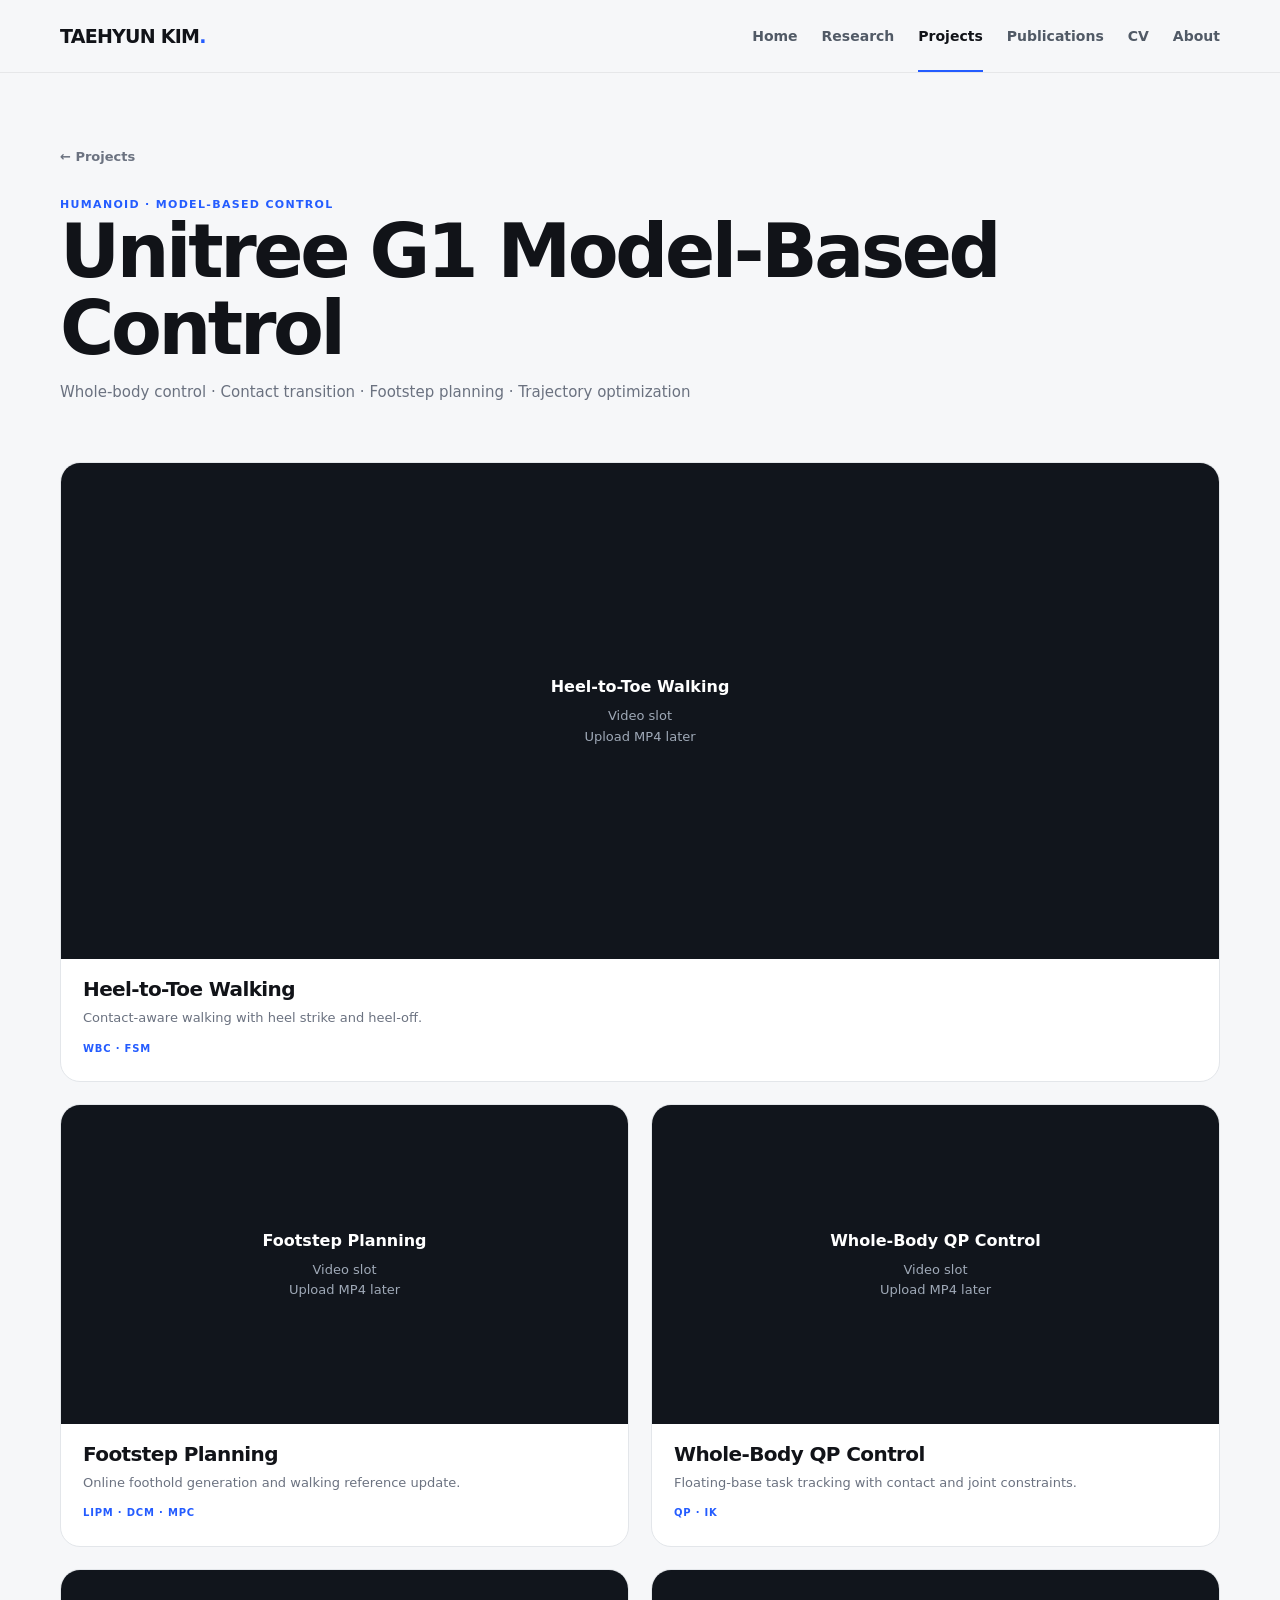
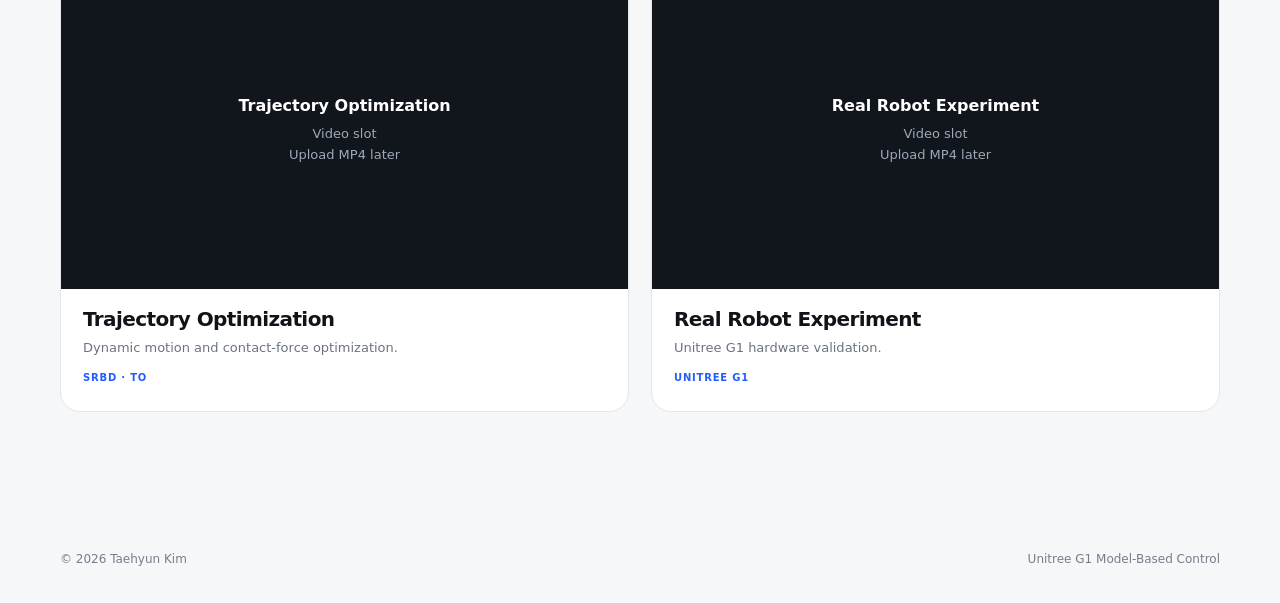
==== g1-model-based.html @ 6951f57d "Add files via upload" ====
<!doctype html>
<html lang="en">
<head>
<meta charset="utf-8">
<meta name="viewport" content="width=device-width,initial-scale=1">
<title>Unitree G1 Model-Based Control | Taehyun Kim</title>
<link rel="stylesheet" href="styles.css">
<link rel="stylesheet" href="projects-video.css">
</head>
<body>
<header><div class="wrap"><nav>
<a class="brand" href="index.html">TAEHYUN KIM<b>.</b></a>
<div class="links">
<a href="index.html">Home</a>
<a href="research.html">Research</a>
<a class="active" href="projects.html">Projects</a>
<a href="publications.html">Publications</a>
<a href="cv.html">CV</a>
<a href="about.html">About</a>
</div></nav></div></header>

<main>
<section class="vp-detail-head"><div class="wrap">
<a class="vp-back" href="projects.html">← Projects</a>
<div class="vp-kicker">Humanoid · Model-Based Control</div>
<h1>Unitree G1 Model-Based Control</h1>
<div class="vp-detail-meta">Whole-body control · Contact transition · Footstep planning · Trajectory optimization</div>
</div></section>

<section class="vp-page" style="padding-top:20px"><div class="wrap">
<div class="vp-video-grid">

        <article class="vp-video-card vp-wide">
          <div class="vp-video-frame"><div><strong>Heel-to-Toe Walking</strong>Video slot<br>Upload MP4 later</div></div>
          <div class="vp-video-info">
            <h3>Heel-to-Toe Walking</h3>
            <p>Contact-aware walking with heel strike and heel-off.</p>
            <span class="tag">WBC · FSM</span>
          </div>
        </article>
        <article class="vp-video-card">
          <div class="vp-video-frame"><div><strong>Footstep Planning</strong>Video slot<br>Upload MP4 later</div></div>
          <div class="vp-video-info">
            <h3>Footstep Planning</h3>
            <p>Online foothold generation and walking reference update.</p>
            <span class="tag">LIPM · DCM · MPC</span>
          </div>
        </article>
        <article class="vp-video-card">
          <div class="vp-video-frame"><div><strong>Whole-Body QP Control</strong>Video slot<br>Upload MP4 later</div></div>
          <div class="vp-video-info">
            <h3>Whole-Body QP Control</h3>
            <p>Floating-base task tracking with contact and joint constraints.</p>
            <span class="tag">QP · IK</span>
          </div>
        </article>
        <article class="vp-video-card">
          <div class="vp-video-frame"><div><strong>Trajectory Optimization</strong>Video slot<br>Upload MP4 later</div></div>
          <div class="vp-video-info">
            <h3>Trajectory Optimization</h3>
            <p>Dynamic motion and contact-force optimization.</p>
            <span class="tag">SRBD · TO</span>
          </div>
        </article>
        <article class="vp-video-card">
          <div class="vp-video-frame"><div><strong>Real Robot Experiment</strong>Video slot<br>Upload MP4 later</div></div>
          <div class="vp-video-info">
            <h3>Real Robot Experiment</h3>
            <p>Unitree G1 hardware validation.</p>
            <span class="tag">UNITREE G1</span>
          </div>
        </article>
</div>
</div></section>
</main>

<footer><div class="wrap foot"><span>© 2026 Taehyun Kim</span><span>Unitree G1 Model-Based Control</span></div></footer>
</body>
</html>
---- styles.css ----
:root{
  --bg:#f6f7f9;--paper:#fff;--ink:#111318;--muted:#68717d;--line:#dde2e8;--blue:#245cff;--dark:#0d1015;--r:24px;
}
*{box-sizing:border-box}html{scroll-behavior:smooth}body{margin:0;font-family:Inter,system-ui,-apple-system,BlinkMacSystemFont,"Segoe UI",sans-serif;background:var(--bg);color:var(--ink);line-height:1.6}a{text-decoration:none;color:inherit}img,video{max-width:100%;display:block}.wrap{width:min(1160px,calc(100% - 40px));margin:auto}.section{padding:92px 0}.eyebrow{font-size:12px;font-weight:800;letter-spacing:.14em;color:var(--blue);text-transform:uppercase;margin-bottom:12px}h1,h2,h3{margin:0;line-height:1.08;letter-spacing:-.04em}h1{font-size:clamp(56px,8vw,104px)}h2{font-size:clamp(38px,5vw,62px)}h3{font-size:28px}.muted{color:var(--muted)}
header{position:sticky;top:0;z-index:50;background:rgba(246,247,249,.92);backdrop-filter:blur(16px);border-bottom:1px solid rgba(17,19,24,.07)}nav{height:72px;display:flex;align-items:center;justify-content:space-between}.brand{font-size:19px;font-weight:800;letter-spacing:-.04em}.brand b{color:var(--blue)}.links{display:flex;gap:24px;font-size:14px;font-weight:650;color:#515a66}.links a{padding:25px 0 22px;border-bottom:2px solid transparent}.links a:hover,.links a.active{color:var(--ink);border-bottom-color:var(--blue)}
.hero{min-height:calc(100vh - 72px);display:flex;align-items:center;background:linear-gradient(rgba(36,92,255,.05) 1px,transparent 1px),linear-gradient(90deg,rgba(36,92,255,.05) 1px,transparent 1px),#f8f9fb;background-size:52px 52px}.hero-grid{display:grid;grid-template-columns:1.05fr .95fr;gap:54px;align-items:center}.identity{margin:18px 0 22px}.name{font-size:clamp(28px,3vw,42px);font-weight:800}.role{font-size:17px;font-weight:650;margin-top:6px}.lab{font-size:14px;color:var(--muted);margin-top:4px}.hero h1 span{color:var(--blue)}.lead{font-size:20px;color:var(--muted);max-width:730px;margin:26px 0}.actions{display:flex;gap:12px;flex-wrap:wrap}.btn{display:inline-flex;align-items:center;justify-content:center;padding:12px 18px;border-radius:999px;font-size:14px;font-weight:700;border:1px solid var(--line);background:#fff}.btn.primary{background:var(--ink);color:#fff;border-color:var(--ink)}.hero-media{background:var(--dark);border-radius:30px;min-height:510px;padding:20px;display:flex;flex-direction:column;justify-content:space-between;box-shadow:0 28px 80px rgba(20,30,50,.16)}.media-top{display:flex;justify-content:space-between;color:#aeb6c1;font:12px monospace}.media-stage{flex:1;display:grid;place-items:center;position:relative}.robot-mark{font-size:94px;color:#86a3ff;filter:drop-shadow(0 0 28px rgba(36,92,255,.4))}.trajectory{position:absolute;width:72%;height:42%;border:2px solid rgba(92,126,255,.45);border-radius:50%;transform:rotate(-12deg)}.media-caption{color:#fff}.media-caption strong{display:block;font-size:20px}.media-caption span{font-size:13px;color:#9ba5b3}
.quick-grid{display:grid;grid-template-columns:repeat(3,1fr);gap:18px}.quick-card{background:#fff;border:1px solid var(--line);border-radius:22px;padding:28px;transition:.2s}.quick-card:hover{transform:translateY(-3px);box-shadow:0 14px 40px rgba(20,30,50,.08)}.quick-card .idx{font:12px monospace;color:#89929e}.quick-card h3{margin:42px 0 12px}.quick-card p{color:var(--muted);font-size:15px}.quick-card .go{display:inline-block;margin-top:18px;color:var(--blue);font-weight:700;font-size:13px}
.page-hero{padding:95px 0 56px;border-bottom:1px solid var(--line)}.page-hero p{font-size:19px;color:var(--muted);max-width:760px;margin-top:20px}.grid-2{display:grid;grid-template-columns:repeat(2,1fr);gap:18px}.card{background:#fff;border:1px solid var(--line);border-radius:24px;padding:32px}.card.dark{background:var(--dark);color:#fff}.card p{color:var(--muted);margin-top:12px}.card.dark p{color:#aeb6c1}.tags{display:flex;gap:7px;flex-wrap:wrap;margin-top:18px}.tags span{font-size:11px;font-weight:700;border:1px solid var(--line);border-radius:999px;padding:5px 9px;color:#58616d}.dark .tags span{border-color:#343b46;color:#cad1d9}
.project-grid{display:grid;grid-template-columns:repeat(2,1fr);gap:18px}.project{background:#fff;border:1px solid var(--line);border-radius:24px;overflow:hidden}.visual{height:210px;display:grid;place-items:center;font-size:64px;font-weight:800}.v1{background:linear-gradient(135deg,#dfe8ff,#f8faff)}.v2{background:linear-gradient(135deg,#efe7ff,#fbf9ff)}.v3{background:linear-gradient(135deg,#e6f6ef,#fbfdfc)}.v4{background:linear-gradient(135deg,#e9edf4,#fafbfc)}.v5{background:linear-gradient(135deg,#fff1d9,#fffaf1)}.v6{background:linear-gradient(135deg,#e9edff,#fafbff)}.project .body{padding:26px}.project .meta{font-size:10px;font-weight:800;letter-spacing:.1em;color:var(--blue);margin-bottom:8px}.project p{color:var(--muted);margin-top:10px}.project .linksrow{display:flex;gap:10px;margin-top:18px}.mini{font-size:12px;font-weight:700;border:1px solid var(--line);border-radius:999px;padding:7px 10px;background:#fff}
.pub-item{display:grid;grid-template-columns:90px 1fr;gap:28px;padding:30px 0;border-bottom:1px solid var(--line)}.year{font:13px monospace;color:#737d89}.pub-item p{color:var(--muted);margin-top:8px}.cv-grid{display:grid;grid-template-columns:260px 1fr;gap:54px}.cv-side{position:sticky;top:110px;height:max-content}.cv-block{padding:26px 0;border-bottom:1px solid var(--line)}.cv-block h3{font-size:22px;margin-bottom:10px}.cv-block p{color:var(--muted)}.timeline{display:grid;gap:18px}.timeline .item{display:grid;grid-template-columns:150px 1fr;gap:18px}.timeline .item strong{font-size:14px}.timeline .item p{color:var(--muted)}
.video-slot{aspect-ratio:16/9;border:1px dashed #b9c2ce;border-radius:20px;background:#fbfcfd;display:grid;place-items:center;text-align:center;padding:20px;color:#727c88}.video-slot strong{display:block;color:#333a43;margin-bottom:4px}.about-grid{display:grid;grid-template-columns:1fr 1fr;gap:60px}.about-grid p{font-size:18px;color:var(--muted)}.contactbox{background:var(--dark);color:#fff;border-radius:28px;padding:42px}.contactbox p{color:#aeb6c1;margin-top:12px}.contactlinks{display:flex;gap:12px;flex-wrap:wrap;margin-top:24px}.contactlinks a{border:1px solid #353c47;border-radius:999px;padding:10px 14px;font-size:13px}
footer{padding:28px 0 34px;color:#747e8a;font-size:12px}.foot{display:flex;justify-content:space-between}
@media(max-width:860px){.links{gap:12px;font-size:12px;overflow-x:auto}.links a{white-space:nowrap}.hero-grid,.grid-2,.project-grid,.quick-grid,.about-grid,.cv-grid{grid-template-columns:1fr}.hero-media{min-height:360px}.section{padding:72px 0}.timeline .item{grid-template-columns:1fr}.pub-item{grid-template-columns:70px 1fr}.cv-side{position:static}.foot{display:block}.foot span{display:block;margin-top:4px}}
---- projects-video.css ----
/* Video-first project pages */
:root{
  --vp-bg:#f7f8fa;
  --vp-paper:#ffffff;
  --vp-ink:#121417;
  --vp-muted:#6b7280;
  --vp-line:#e3e6ea;
  --vp-dark:#101318;
  --vp-blue:#245cff;
}
.vp-page{padding:72px 0 110px}
.vp-title{margin-bottom:44px}
.vp-title h1{font-size:clamp(46px,6.5vw,84px);letter-spacing:-.045em;line-height:1.03;margin:0}
.vp-title p{margin:16px 0 0;color:var(--vp-muted);font-size:17px;max-width:720px}

.vp-projects{display:grid;grid-template-columns:1fr;gap:24px}
.vp-project{
  position:relative;
  display:block;
  min-height:420px;
  border-radius:24px;
  overflow:hidden;
  border:1px solid var(--vp-line);
  background:#fff;
  transition:transform .2s ease, box-shadow .2s ease;
}
.vp-project:hover{transform:translateY(-3px);box-shadow:0 16px 42px rgba(15,23,42,.08)}
.vp-project-media{
  position:absolute;inset:0;
  background:
    radial-gradient(circle at 80% 30%, rgba(36,92,255,.18), transparent 26%),
    linear-gradient(135deg,#eceff4,#f9fafb);
}
.vp-project.dark .vp-project-media{
  background:
    radial-gradient(circle at 75% 30%, rgba(72,105,255,.28), transparent 28%),
    linear-gradient(135deg,#12161d,#222a37);
}
.vp-project-content{
  position:absolute;left:0;right:0;bottom:0;
  padding:34px 36px;
  background:linear-gradient(to top, rgba(255,255,255,.98), rgba(255,255,255,.86), transparent);
}
.vp-project.dark .vp-project-content{
  color:#fff;
  background:linear-gradient(to top, rgba(15,18,24,.98), rgba(15,18,24,.86), transparent);
}
.vp-kicker{font-size:11px;font-weight:800;letter-spacing:.12em;text-transform:uppercase;color:var(--vp-blue)}
.vp-project h2{font-size:clamp(30px,4vw,48px);margin:7px 0 0;letter-spacing:-.04em}
.vp-project p{margin:10px 0 0;color:var(--vp-muted);font-size:14px}
.vp-project.dark p{color:#b1bac6}
.vp-arrow{position:absolute;right:30px;top:28px;width:42px;height:42px;border-radius:50%;display:grid;place-items:center;border:1px solid rgba(17,24,39,.12);background:rgba(255,255,255,.8);font-size:20px}
.vp-project.dark .vp-arrow{border-color:#3a4453;background:rgba(255,255,255,.06);color:#fff}

.vp-detail-head{padding:70px 0 38px}
.vp-back{display:inline-block;font-size:13px;font-weight:700;color:var(--vp-muted);margin-bottom:28px}
.vp-detail-head h1{font-size:clamp(42px,6vw,74px);margin:0;letter-spacing:-.045em;line-height:1.03}
.vp-detail-meta{margin-top:14px;color:var(--vp-muted);font-size:15px}

.vp-video-grid{display:grid;grid-template-columns:repeat(2,1fr);gap:22px}
.vp-video-card{background:#fff;border:1px solid var(--vp-line);border-radius:20px;overflow:hidden}
.vp-video-frame{
  aspect-ratio:16/9;
  background:#11151c;
  display:grid;
  place-items:center;
  color:#9fa9b7;
  font-size:13px;
  text-align:center;
  padding:20px;
}
.vp-video-frame strong{display:block;color:#fff;font-size:16px;margin-bottom:6px}
.vp-video-frame video{width:100%;height:100%;object-fit:cover;background:#000}
.vp-video-info{padding:20px 22px 22px}
.vp-video-info h3{font-size:20px;margin:0;letter-spacing:-.03em}
.vp-video-info p{font-size:13px;color:var(--vp-muted);margin:7px 0 0}
.vp-video-info .tag{display:inline-block;margin-top:12px;font-size:10px;font-weight:800;letter-spacing:.08em;color:var(--vp-blue)}

.vp-wide{grid-column:1/-1}
.vp-wide .vp-video-frame{aspect-ratio:21/9}

@media(max-width:800px){
  .vp-video-grid{grid-template-columns:1fr}
  .vp-project{min-height:330px}
  .vp-project-content{padding:26px}
  .vp-wide{grid-column:auto}
  .vp-wide .vp-video-frame{aspect-ratio:16/9}
}
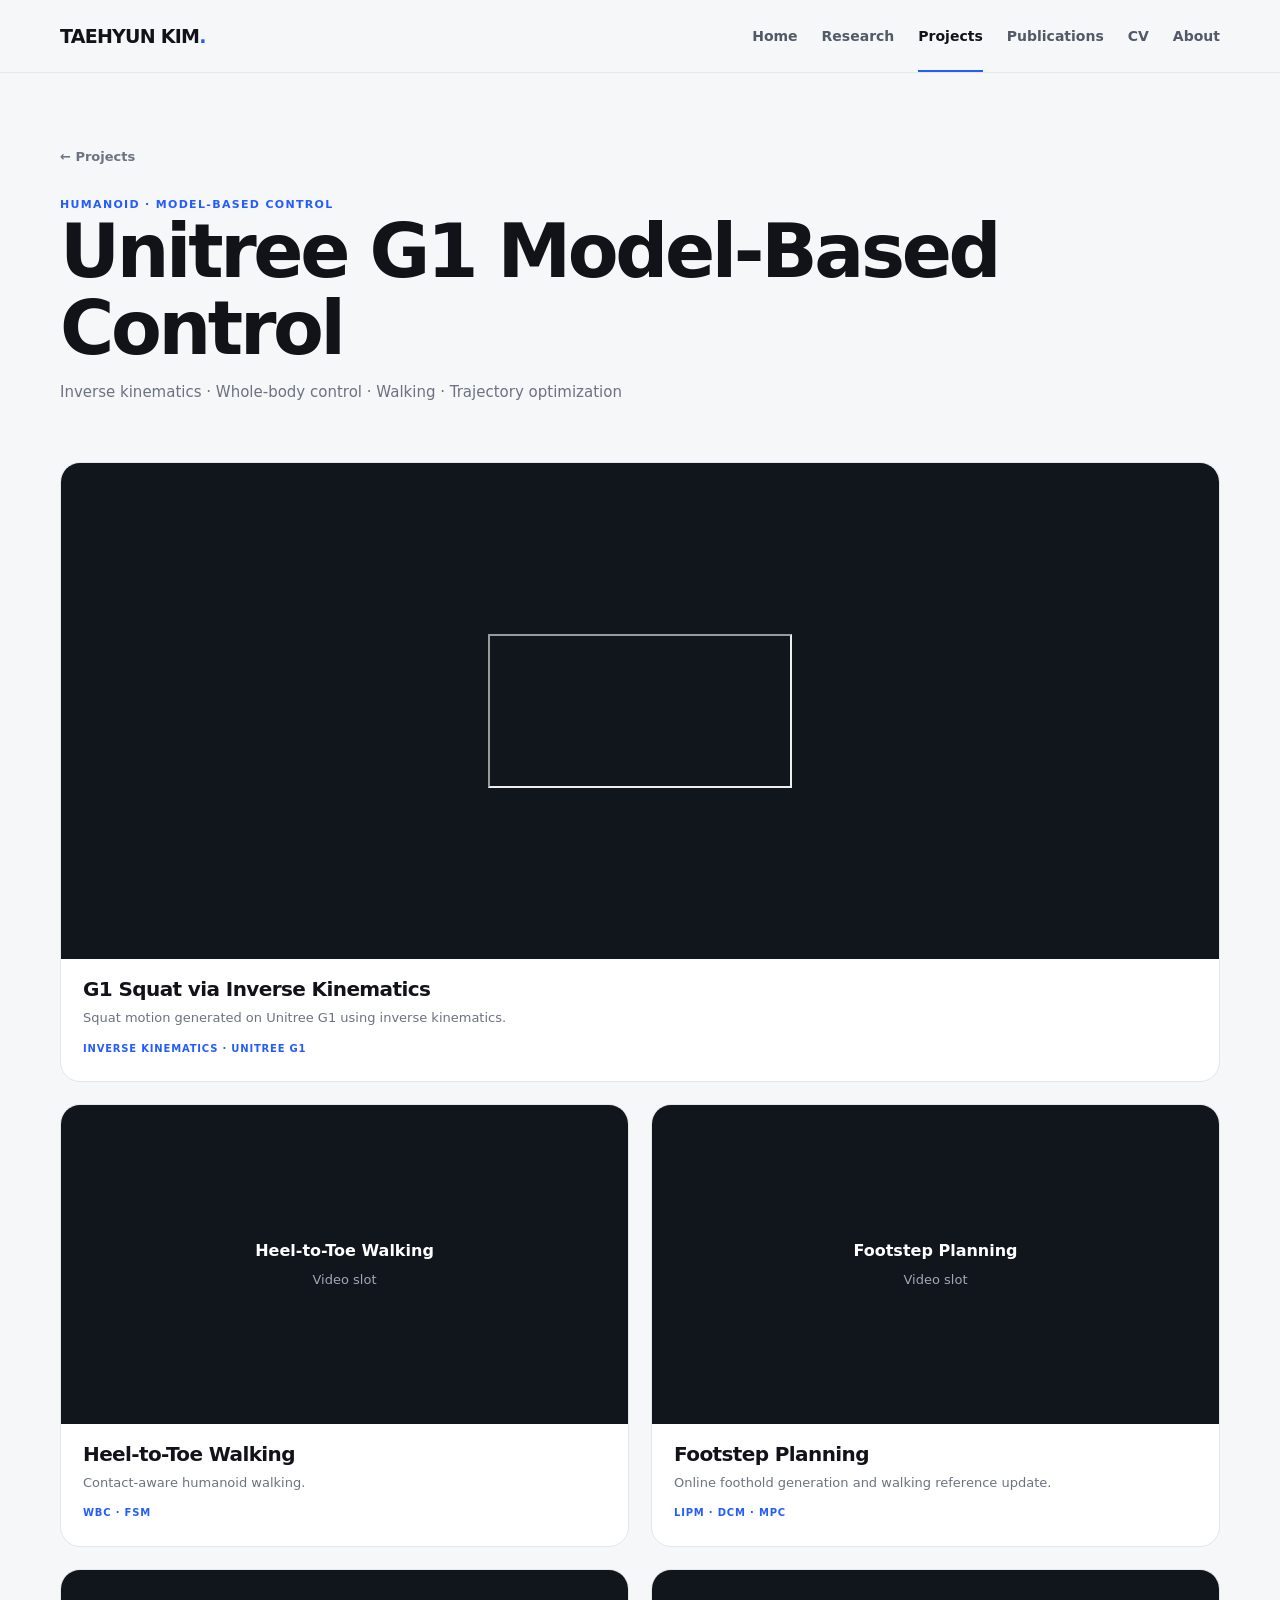
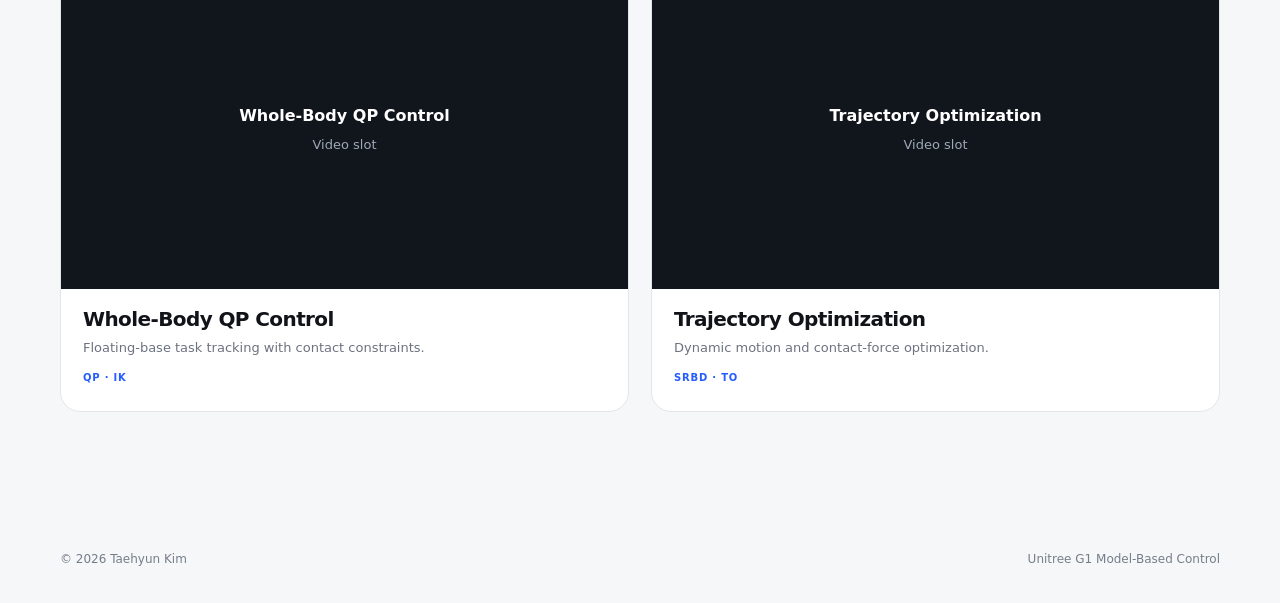
==== commit 90bc46fd: "Add files via upload" ====
--- a/g1-model-based.html
+++ b/g1-model-based.html
@@ -24,56 +24,77 @@
 <a class="vp-back" href="projects.html">← Projects</a>
 <div class="vp-kicker">Humanoid · Model-Based Control</div>
 <h1>Unitree G1 Model-Based Control</h1>
-<div class="vp-detail-meta">Whole-body control · Contact transition · Footstep planning · Trajectory optimization</div>
+<div class="vp-detail-meta">Inverse kinematics · Whole-body control · Walking · Trajectory optimization</div>
 </div></section>
 
 <section class="vp-page" style="padding-top:20px"><div class="wrap">
 <div class="vp-video-grid">
 
-        <article class="vp-video-card vp-wide">
-          <div class="vp-video-frame"><div><strong>Heel-to-Toe Walking</strong>Video slot<br>Upload MP4 later</div></div>
-          <div class="vp-video-info">
-            <h3>Heel-to-Toe Walking</h3>
-            <p>Contact-aware walking with heel strike and heel-off.</p>
-            <span class="tag">WBC · FSM</span>
-          </div>
-        </article>
-        <article class="vp-video-card">
-          <div class="vp-video-frame"><div><strong>Footstep Planning</strong>Video slot<br>Upload MP4 later</div></div>
-          <div class="vp-video-info">
-            <h3>Footstep Planning</h3>
-            <p>Online foothold generation and walking reference update.</p>
-            <span class="tag">LIPM · DCM · MPC</span>
-          </div>
-        </article>
-        <article class="vp-video-card">
-          <div class="vp-video-frame"><div><strong>Whole-Body QP Control</strong>Video slot<br>Upload MP4 later</div></div>
-          <div class="vp-video-info">
-            <h3>Whole-Body QP Control</h3>
-            <p>Floating-base task tracking with contact and joint constraints.</p>
-            <span class="tag">QP · IK</span>
-          </div>
-        </article>
-        <article class="vp-video-card">
-          <div class="vp-video-frame"><div><strong>Trajectory Optimization</strong>Video slot<br>Upload MP4 later</div></div>
-          <div class="vp-video-info">
-            <h3>Trajectory Optimization</h3>
-            <p>Dynamic motion and contact-force optimization.</p>
-            <span class="tag">SRBD · TO</span>
-          </div>
-        </article>
-        <article class="vp-video-card">
-          <div class="vp-video-frame"><div><strong>Real Robot Experiment</strong>Video slot<br>Upload MP4 later</div></div>
-          <div class="vp-video-info">
-            <h3>Real Robot Experiment</h3>
-            <p>Unitree G1 hardware validation.</p>
-            <span class="tag">UNITREE G1</span>
-          </div>
-        </article>
+<article class="vp-video-card vp-wide">
+  <div class="vp-video-frame">
+    <iframe
+      src="https://www.youtube.com/embed/2kRLv7YBwnQ"
+      title="G1 Squat via Inverse Kinematics"
+      loading="lazy"
+      allow="accelerometer; autoplay; clipboard-write; encrypted-media; gyroscope; picture-in-picture; web-share"
+      allowfullscreen>
+    </iframe>
+  </div>
+  <div class="vp-video-info">
+    <h3>G1 Squat via Inverse Kinematics</h3>
+    <p>Squat motion generated on Unitree G1 using inverse kinematics.</p>
+    <span class="tag">INVERSE KINEMATICS · UNITREE G1</span>
+  </div>
+</article>
+
+<article class="vp-video-card">
+  <div class="vp-video-frame">
+    <div><strong>Heel-to-Toe Walking</strong>Video slot</div>
+  </div>
+  <div class="vp-video-info">
+    <h3>Heel-to-Toe Walking</h3>
+    <p>Contact-aware humanoid walking.</p>
+    <span class="tag">WBC · FSM</span>
+  </div>
+</article>
+
+<article class="vp-video-card">
+  <div class="vp-video-frame">
+    <div><strong>Footstep Planning</strong>Video slot</div>
+  </div>
+  <div class="vp-video-info">
+    <h3>Footstep Planning</h3>
+    <p>Online foothold generation and walking reference update.</p>
+    <span class="tag">LIPM · DCM · MPC</span>
+  </div>
+</article>
+
+<article class="vp-video-card">
+  <div class="vp-video-frame">
+    <div><strong>Whole-Body QP Control</strong>Video slot</div>
+  </div>
+  <div class="vp-video-info">
+    <h3>Whole-Body QP Control</h3>
+    <p>Floating-base task tracking with contact constraints.</p>
+    <span class="tag">QP · IK</span>
+  </div>
+</article>
+
+<article class="vp-video-card">
+  <div class="vp-video-frame">
+    <div><strong>Trajectory Optimization</strong>Video slot</div>
+  </div>
+  <div class="vp-video-info">
+    <h3>Trajectory Optimization</h3>
+    <p>Dynamic motion and contact-force optimization.</p>
+    <span class="tag">SRBD · TO</span>
+  </div>
+</article>
+
 </div>
 </div></section>
 </main>
 
 <footer><div class="wrap foot"><span>© 2026 Taehyun Kim</span><span>Unitree G1 Model-Based Control</span></div></footer>
 </body>
-</html>+</html>
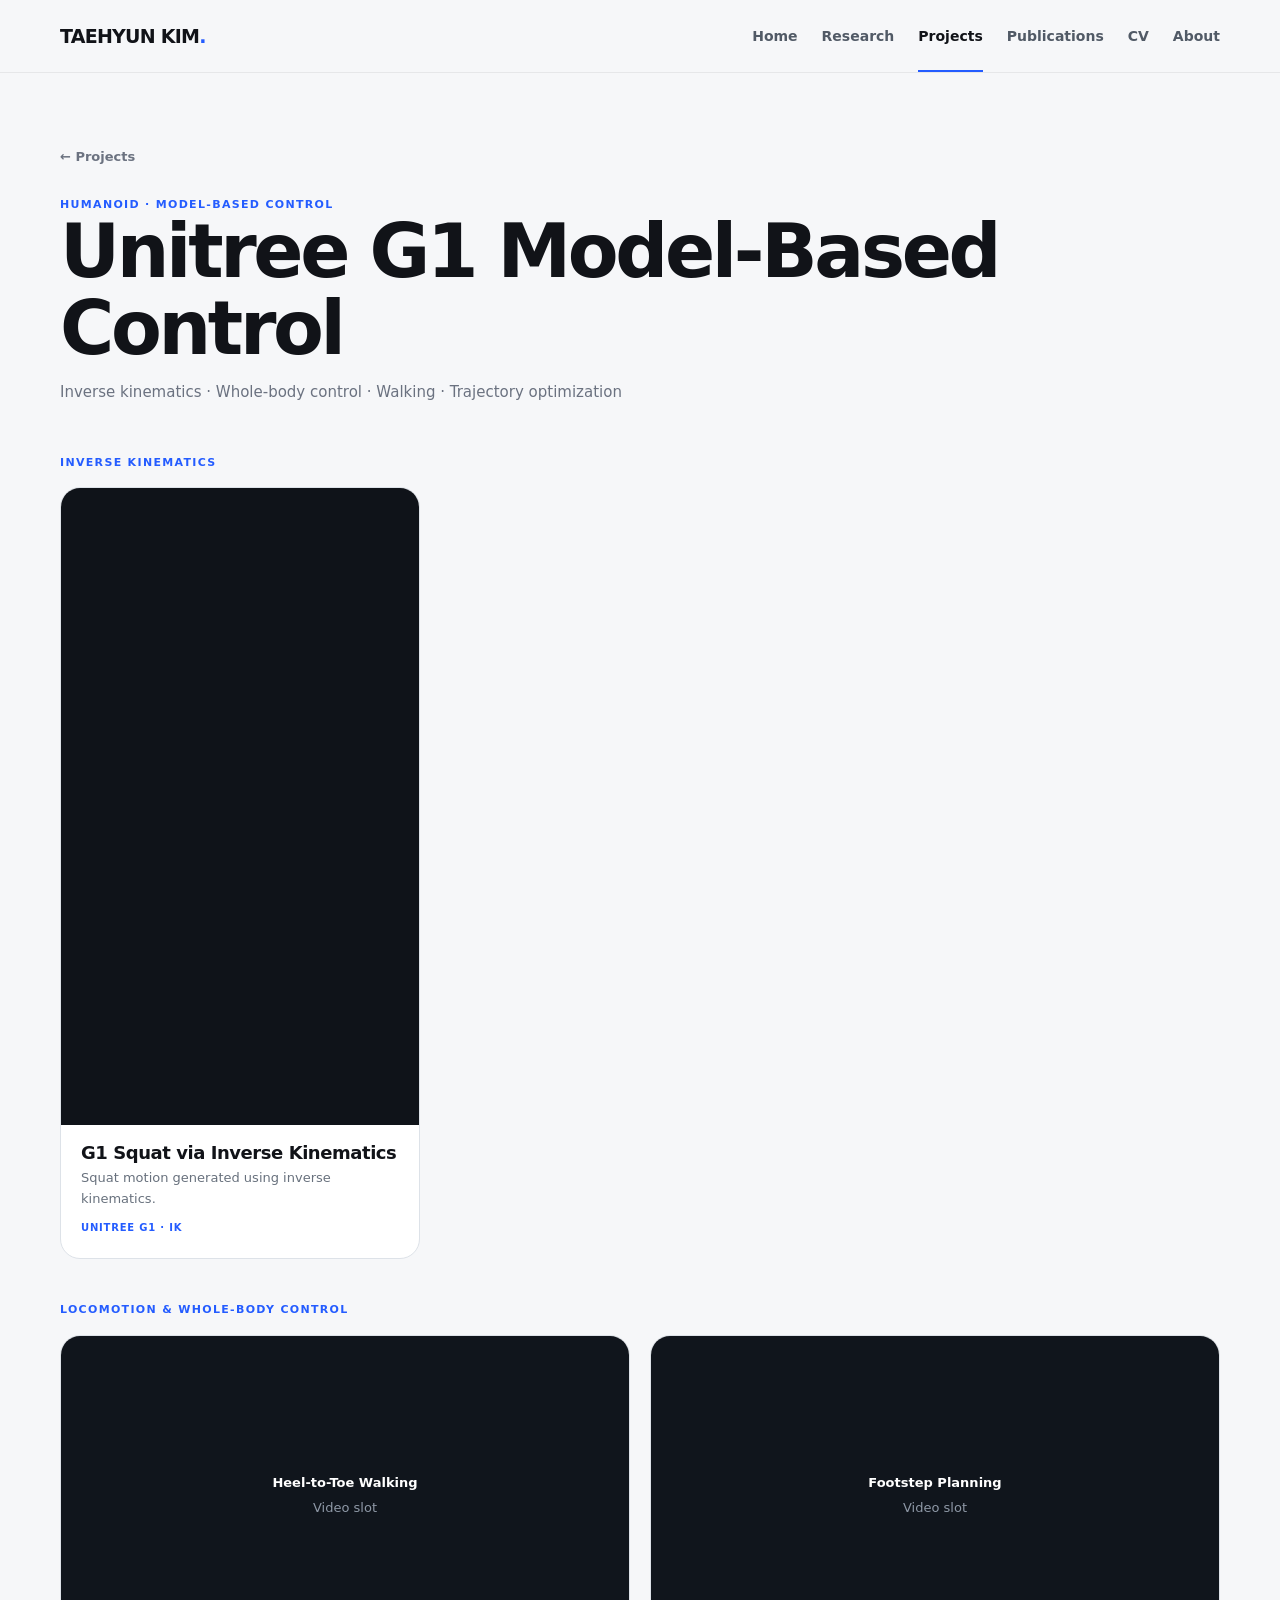
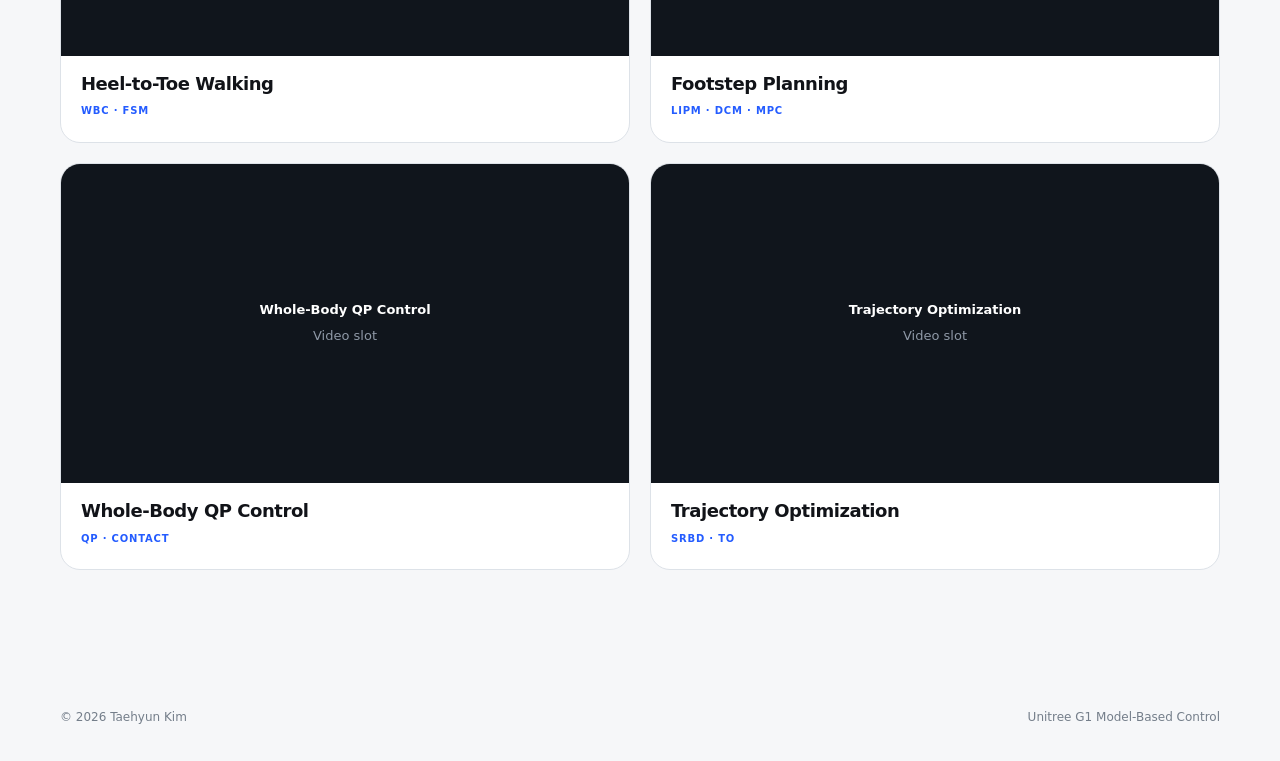
==== commit d1b8b030: "Add files via upload" ====
--- a/g1-model-based.html
+++ b/g1-model-based.html
@@ -6,95 +6,119 @@
 <title>Unitree G1 Model-Based Control | Taehyun Kim</title>
 <link rel="stylesheet" href="styles.css">
 <link rel="stylesheet" href="projects-video.css">
+<link rel="stylesheet" href="g1-video-fix.css">
 </head>
+
 <body>
-<header><div class="wrap"><nav>
-<a class="brand" href="index.html">TAEHYUN KIM<b>.</b></a>
-<div class="links">
-<a href="index.html">Home</a>
-<a href="research.html">Research</a>
-<a class="active" href="projects.html">Projects</a>
-<a href="publications.html">Publications</a>
-<a href="cv.html">CV</a>
-<a href="about.html">About</a>
-</div></nav></div></header>
+<header>
+  <div class="wrap">
+    <nav>
+      <a class="brand" href="index.html">TAEHYUN KIM<b>.</b></a>
+      <div class="links">
+        <a href="index.html">Home</a>
+        <a href="research.html">Research</a>
+        <a class="active" href="projects.html">Projects</a>
+        <a href="publications.html">Publications</a>
+        <a href="cv.html">CV</a>
+        <a href="about.html">About</a>
+      </div>
+    </nav>
+  </div>
+</header>
 
 <main>
-<section class="vp-detail-head"><div class="wrap">
-<a class="vp-back" href="projects.html">← Projects</a>
-<div class="vp-kicker">Humanoid · Model-Based Control</div>
-<h1>Unitree G1 Model-Based Control</h1>
-<div class="vp-detail-meta">Inverse kinematics · Whole-body control · Walking · Trajectory optimization</div>
-</div></section>
+<section class="vp-detail-head">
+  <div class="wrap">
+    <a class="vp-back" href="projects.html">← Projects</a>
+    <div class="vp-kicker">Humanoid · Model-Based Control</div>
+    <h1>Unitree G1 Model-Based Control</h1>
+    <div class="vp-detail-meta">Inverse kinematics · Whole-body control · Walking · Trajectory optimization</div>
+  </div>
+</section>
 
-<section class="vp-page" style="padding-top:20px"><div class="wrap">
-<div class="vp-video-grid">
+<section class="vp-page" style="padding-top:12px">
+<div class="wrap g1-gallery">
 
-<article class="vp-video-card vp-wide">
-  <div class="vp-video-frame">
-    <iframe
-      src="https://www.youtube.com/embed/2kRLv7YBwnQ"
-      title="G1 Squat via Inverse Kinematics"
-      loading="lazy"
-      allow="accelerometer; autoplay; clipboard-write; encrypted-media; gyroscope; picture-in-picture; web-share"
-      allowfullscreen>
-    </iframe>
+  <div>
+    <div class="g1-section-label">Inverse Kinematics</div>
+    <div class="portrait-gallery">
+
+      <article class="video-card-portrait">
+        <div class="video-frame-portrait">
+          <iframe
+            src="https://www.youtube.com/embed/2kRLv7YBwnQ?playsinline=1"
+            title="G1 Squat via Inverse Kinematics"
+            loading="lazy"
+            allow="accelerometer; autoplay; clipboard-write; encrypted-media; gyroscope; picture-in-picture; web-share"
+            allowfullscreen>
+          </iframe>
+        </div>
+        <div class="video-info-clean">
+          <h3>G1 Squat via Inverse Kinematics</h3>
+          <p>Squat motion generated using inverse kinematics.</p>
+          <span class="video-tag-clean">UNITREE G1 · IK</span>
+        </div>
+      </article>
+
+    </div>
   </div>
-  <div class="vp-video-info">
-    <h3>G1 Squat via Inverse Kinematics</h3>
-    <p>Squat motion generated on Unitree G1 using inverse kinematics.</p>
-    <span class="tag">INVERSE KINEMATICS · UNITREE G1</span>
+
+  <div>
+    <div class="g1-section-label">Locomotion & Whole-Body Control</div>
+    <div class="landscape-gallery">
+
+      <article class="video-card-landscape">
+        <div class="video-frame-landscape">
+          <div><strong>Heel-to-Toe Walking</strong>Video slot</div>
+        </div>
+        <div class="video-info-clean">
+          <h3>Heel-to-Toe Walking</h3>
+          <span class="video-tag-clean">WBC · FSM</span>
+        </div>
+      </article>
+
+      <article class="video-card-landscape">
+        <div class="video-frame-landscape">
+          <div><strong>Footstep Planning</strong>Video slot</div>
+        </div>
+        <div class="video-info-clean">
+          <h3>Footstep Planning</h3>
+          <span class="video-tag-clean">LIPM · DCM · MPC</span>
+        </div>
+      </article>
+
+      <article class="video-card-landscape">
+        <div class="video-frame-landscape">
+          <div><strong>Whole-Body QP Control</strong>Video slot</div>
+        </div>
+        <div class="video-info-clean">
+          <h3>Whole-Body QP Control</h3>
+          <span class="video-tag-clean">QP · CONTACT</span>
+        </div>
+      </article>
+
+      <article class="video-card-landscape">
+        <div class="video-frame-landscape">
+          <div><strong>Trajectory Optimization</strong>Video slot</div>
+        </div>
+        <div class="video-info-clean">
+          <h3>Trajectory Optimization</h3>
+          <span class="video-tag-clean">SRBD · TO</span>
+        </div>
+      </article>
+
+    </div>
   </div>
-</article>
-
-<article class="vp-video-card">
-  <div class="vp-video-frame">
-    <div><strong>Heel-to-Toe Walking</strong>Video slot</div>
-  </div>
-  <div class="vp-video-info">
-    <h3>Heel-to-Toe Walking</h3>
-    <p>Contact-aware humanoid walking.</p>
-    <span class="tag">WBC · FSM</span>
-  </div>
-</article>
-
-<article class="vp-video-card">
-  <div class="vp-video-frame">
-    <div><strong>Footstep Planning</strong>Video slot</div>
-  </div>
-  <div class="vp-video-info">
-    <h3>Footstep Planning</h3>
-    <p>Online foothold generation and walking reference update.</p>
-    <span class="tag">LIPM · DCM · MPC</span>
-  </div>
-</article>
-
-<article class="vp-video-card">
-  <div class="vp-video-frame">
-    <div><strong>Whole-Body QP Control</strong>Video slot</div>
-  </div>
-  <div class="vp-video-info">
-    <h3>Whole-Body QP Control</h3>
-    <p>Floating-base task tracking with contact constraints.</p>
-    <span class="tag">QP · IK</span>
-  </div>
-</article>
-
-<article class="vp-video-card">
-  <div class="vp-video-frame">
-    <div><strong>Trajectory Optimization</strong>Video slot</div>
-  </div>
-  <div class="vp-video-info">
-    <h3>Trajectory Optimization</h3>
-    <p>Dynamic motion and contact-force optimization.</p>
-    <span class="tag">SRBD · TO</span>
-  </div>
-</article>
 
 </div>
-</div></section>
+</section>
 </main>
 
-<footer><div class="wrap foot"><span>© 2026 Taehyun Kim</span><span>Unitree G1 Model-Based Control</span></div></footer>
+<footer>
+  <div class="wrap foot">
+    <span>© 2026 Taehyun Kim</span>
+    <span>Unitree G1 Model-Based Control</span>
+  </div>
+</footer>
 </body>
 </html>
--- a/g1-video-fix.css
+++ b/g1-video-fix.css
@@ -0,0 +1,115 @@
+
+/* G1 video gallery ratio fix */
+
+.g1-gallery{
+  display:flex;
+  flex-direction:column;
+  gap:42px;
+}
+
+.g1-section-label{
+  font-size:11px;
+  font-weight:800;
+  letter-spacing:.12em;
+  text-transform:uppercase;
+  color:var(--blue);
+  margin-bottom:16px;
+}
+
+/* Shorts / portrait videos */
+.portrait-gallery{
+  display:flex;
+  gap:22px;
+  flex-wrap:wrap;
+}
+
+.video-card-portrait{
+  width:min(360px,100%);
+  background:#fff;
+  border:1px solid var(--line);
+  border-radius:20px;
+  overflow:hidden;
+}
+
+.video-frame-portrait{
+  width:100%;
+  aspect-ratio:9 / 16;
+  background:#0f1319;
+}
+
+.video-frame-portrait iframe{
+  width:100%;
+  height:100%;
+  display:block;
+  border:0;
+}
+
+/* Standard landscape research videos */
+.landscape-gallery{
+  display:grid;
+  grid-template-columns:repeat(2,minmax(0,1fr));
+  gap:20px;
+}
+
+.video-card-landscape{
+  background:#fff;
+  border:1px solid var(--line);
+  border-radius:20px;
+  overflow:hidden;
+}
+
+.video-frame-landscape{
+  aspect-ratio:16 / 9;
+  background:#10151c;
+  display:grid;
+  place-items:center;
+  padding:20px;
+  text-align:center;
+  color:#8f99a7;
+  font-size:13px;
+}
+
+.video-frame-landscape strong{
+  display:block;
+  color:#fff;
+  margin-bottom:5px;
+}
+
+.video-info-clean{
+  padding:18px 20px 20px;
+}
+
+.video-info-clean h3{
+  font-size:18px;
+  margin:0;
+  letter-spacing:-.025em;
+}
+
+.video-info-clean p{
+  margin:6px 0 0;
+  font-size:13px;
+  color:var(--muted);
+}
+
+.video-tag-clean{
+  display:inline-block;
+  margin-top:10px;
+  font-size:10px;
+  font-weight:800;
+  letter-spacing:.08em;
+  color:var(--blue);
+}
+
+@media(max-width:760px){
+  .portrait-gallery{
+    justify-content:center;
+  }
+
+  .video-card-portrait{
+    width:min(320px,100%);
+  }
+
+  .landscape-gallery{
+    grid-template-columns:1fr;
+  }
+}
